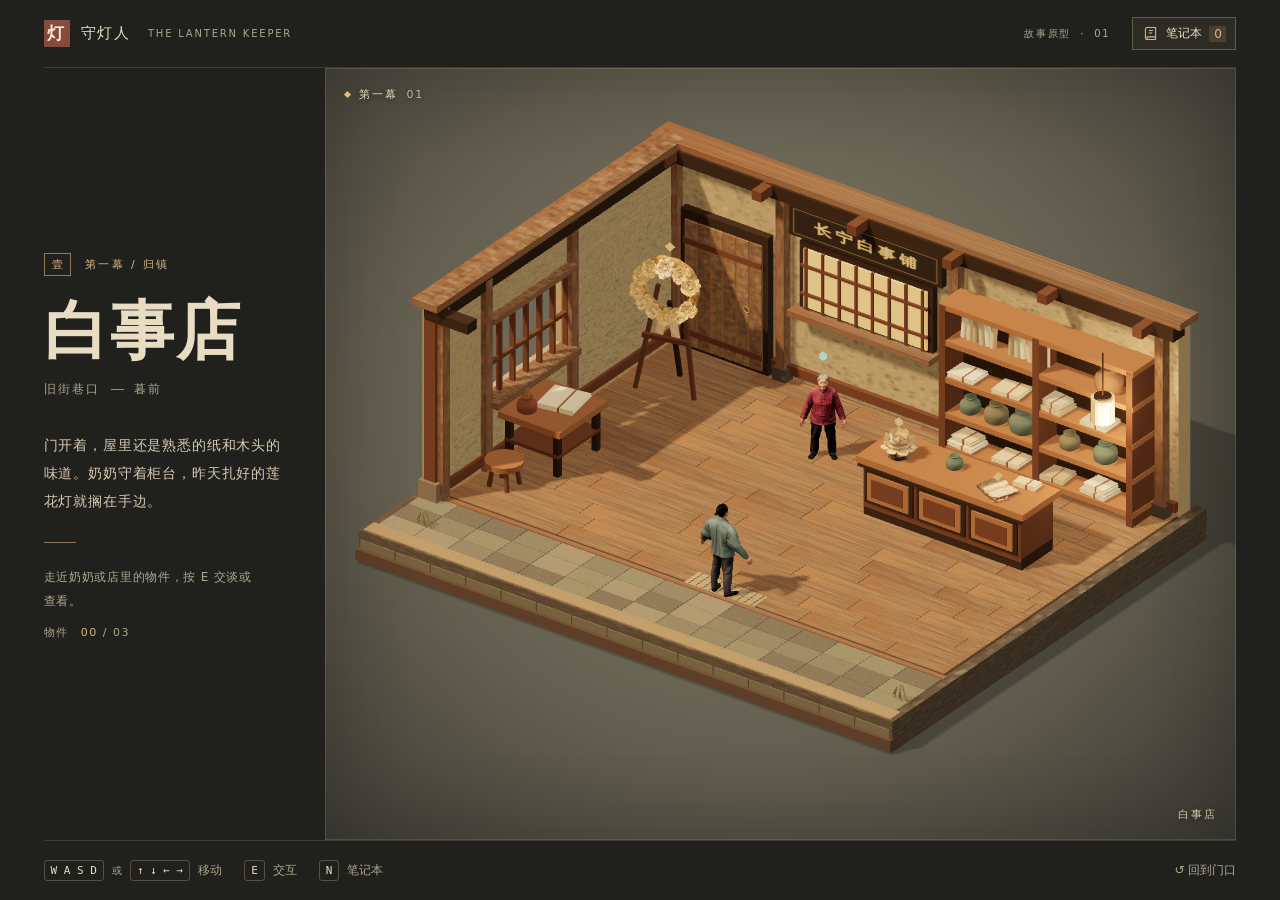
==== game/index.html @ 36a2cf74 "261111: Explore" ====
<!doctype html>
<html lang="zh-CN">
<head>
  <meta charset="utf-8">
  <meta name="viewport" content="width=device-width, initial-scale=1">
  <meta name="theme-color" content="#21221e">
  <title>守灯人</title>
  <link rel="icon" href="./lantern.svg" type="image/svg+xml">
  <link rel="stylesheet" href="./style.css">
  <script type="importmap">
    { "imports": { "three": "./vendor/three/build/three.module.min.js" } }
  </script>
  <script type="module" src="./src/main.js"></script>
</head>
<body>
  <div class="shell">
    <header class="masthead">
      <div class="wordmark"><span class="seal" aria-hidden="true">灯</span> 守灯人 <span class="translation">THE LANTERN KEEPER</span></div>
      <div class="masthead-actions">
        <span class="edition">故事原型 <span>·</span> 01</span>
        <button type="button" class="notebook-button" id="open-notebook" aria-haspopup="dialog" aria-keyshortcuts="N" title="打开笔记本 (N)">
          <svg viewBox="0 0 20 20" width="17" height="17" fill="none" stroke="currentColor" stroke-width="1.25" aria-hidden="true">
            <path d="M6 3h10v14H6a2 2 0 0 1-2-2V5a2 2 0 0 1 2-2Zm0 14v-3h10M8 6.5h5m-5 3h4"/>
          </svg>
          笔记本 <span id="notebook-count" aria-hidden="true">0</span>
        </button>
      </div>
    </header>
    <main>
      <section class="chapter" aria-labelledby="chapter-title">
        <p class="eyebrow"><span>壹</span> 第一幕 / <b id="chapter-name"></b></p>
        <h1 id="chapter-title"></h1>
        <p class="scene-time"><b id="scene-place"></b><span></span><b id="scene-time"></b></p>
        <p class="intro" id="scene-intro"></p>
        <div class="rule"></div>
        <p class="hint" id="guide"></p>
        <p class="progress">物件 <strong id="count">00</strong> / <span id="object-total"></span></p>
      </section>
      <section class="stage" id="stage" aria-labelledby="chapter-title" aria-describedby="guide">
        <div class="stage-label"><i></i> 第一幕 <b>01</b></div>
        <div class="stage-place" id="stage-place"></div>
        <p id="loading" role="status">正在点亮店里的灯……</p>
        <button type="button" class="inspect" id="inspect" hidden><kbd>E</kbd><span></span></button>
        <div class="dpad" id="dpad" aria-label="移动角色">
          <button type="button" data-move="ArrowUp" aria-label="向上">↑</button>
          <button type="button" data-move="ArrowLeft" aria-label="向左">←</button>
          <button type="button" data-move="ArrowDown" aria-label="向下">↓</button>
          <button type="button" data-move="ArrowRight" aria-label="向右">→</button>
        </div>
      </section>
    </main>
    <footer class="controls" aria-label="操作说明">
      <div><kbd>W A S D</kbd><span class="or">或</span><kbd>↑ ↓ ← →</kbd><span>移动</span></div>
      <div><kbd>E</kbd><span>交互</span></div>
      <div><kbd>N</kbd><span>笔记本</span></div>
      <button type="button" id="reset" disabled>↺ <span>回到门口</span></button>
    </footer>
  </div>
  <dialog id="journal" class="folio" aria-labelledby="notebook-title">
    <header class="folio-header">
      <div class="folio-brand"><span aria-hidden="true">记</span> 店内见闻</div>
      <button type="button" class="folio-back" id="notebook-back" hidden>← 返回笔记本</button>
      <form method="dialog"><button type="submit" class="folio-close" aria-label="关闭" title="关闭 (Esc)">×</button></form>
    </header>
    <section id="entry-detail" class="entry-detail" hidden>
      <article class="item-copy">
        <p class="eyebrow" id="entry-kind"></p>
        <h2 id="entry-title" tabindex="-1"></h2>
        <p id="entry-description" class="item-description"></p>
        <dl class="item-facts" id="entry-facts">
          <div><dt id="entry-fact-label"></dt><dd id="entry-fact"></dd></div>
        </dl>
        <div class="item-memory" id="entry-memory">
          <p class="eyebrow" id="entry-memory-label"></p>
          <div class="memory-text" id="entry-sections"></div>
        </div>
      </article>
      <figure class="item-display" id="item-display" aria-labelledby="model-title">
        <div class="display-heading"><span id="model-title">物件模型</span><span aria-hidden="true">3D</span></div>
        <div class="model-view" id="model-view">
          <p id="model-error" role="status" hidden>模型暂时无法显示。</p>
        </div>
        <figcaption class="display-footer">
          <span id="model-hint">拖动旋转 · 滚轮缩放</span>
          <div class="model-controls" id="model-controls">
            <button type="button" data-turn="-1" aria-label="向左旋转" title="向左旋转">↶</button>
            <button type="button" data-turn="0" aria-label="复位视角" title="复位视角">⌾</button>
            <button type="button" data-turn="1" aria-label="向右旋转" title="向右旋转">↷</button>
          </div>
        </figcaption>
      </figure>
    </section>
    <section id="notebook" class="notebook" hidden>
      <h2 id="notebook-title" tabindex="-1">笔记本</h2>
      <nav class="notebook-tabs" id="notebook-tabs" aria-label="笔记本分类">
        <button type="button" data-category="characters" aria-pressed="true" aria-controls="notebook-list">人物 <span></span></button>
        <button type="button" data-category="stories" aria-pressed="false" aria-controls="notebook-list">故事 <span></span></button>
        <button type="button" data-category="objects" aria-pressed="false" aria-controls="notebook-list">物件 <span></span></button>
      </nav>
      <p id="notebook-empty" class="notebook-empty"></p>
      <ul class="notebook-list" id="notebook-list"></ul>
    </section>
  </dialog>
  <dialog id="conversation" class="folio conversation" aria-label="对话">
    <header class="folio-header">
      <div class="folio-brand"><span aria-hidden="true">谈</span> 交谈</div>
      <form method="dialog"><button type="submit" class="folio-close" aria-label="退出对话" title="退出对话 (Esc)">×</button></form>
    </header>
    <div class="conversation-body" aria-live="polite" aria-atomic="true">
      <p class="eyebrow" id="conversation-speaker"></p>
      <p class="conversation-line" id="conversation-line"></p>
    </div>
    <footer class="conversation-actions">
      <span id="conversation-count"></span>
      <button type="button" id="conversation-next"></button>
    </footer>
  </dialog>
</body>
</html>
---- game/style.css ----
:root {
  color-scheme: dark;
  font-family: "Microsoft YaHei", "PingFang SC", system-ui, sans-serif;
  background: #20211d;
  color: #e8ddc3;
  --muted: #ada591;
  --gold: #d8b784;
  --line: #b8a88e32;
  --serif: "Songti SC", "Noto Serif CJK SC", "SimSun", serif;
}

* { box-sizing: border-box; }
body { margin: 0; min-width: 300px; }
button { font: inherit; color: inherit; cursor: pointer; }
button:focus-visible { outline: 2px solid var(--gold); outline-offset: 3px; }
button:disabled { cursor: default; opacity: .45; }
[hidden] { display: none !important; }

.shell {
  width: min(100%, 1760px);
  min-height: 100svh;
  display: flex;
  flex-direction: column;
  margin: auto;
  padding: 0 clamp(18px, 3.4vw, 58px);
}

.masthead, .controls {
  display: flex;
  align-items: center;
  min-height: 67px;
  gap: 22px;
}

.masthead { justify-content: space-between; }
.masthead-actions { display: flex; align-items: center; gap: 22px; }
.wordmark { display: flex; align-items: center; gap: 11px; letter-spacing: .12em; font-size: 15px; }
.seal { display: grid; place-items: center; width: 26px; height: 27px; background: #854b3d; color: #f4e8ce; font: bold 17px var(--serif); }
.translation, .edition { color: var(--muted); font-size: 10px; letter-spacing: .18em; }
.translation { margin-left: 6px; }
.edition span { color: var(--gold); margin: 0 4px; }
.notebook-button {
  display: flex;
  align-items: center;
  gap: 7px;
  padding: 7px 9px;
  border: 1px solid #b4a48165;
  background: #2c2c25;
  font-size: 12px;
  white-space: nowrap;
}
.notebook-button:hover { border-color: var(--gold); background: #35342b; }
.notebook-button svg { color: var(--gold); }
.notebook-button span { min-width: 17px; padding: 1px 4px; color: var(--gold); background: #4b4030; text-align: center; }

main {
  flex: 1;
  display: grid;
  grid-template-columns: clamp(220px, 22vw, 335px) minmax(0, 1fr);
  grid-template-rows: minmax(530px, 1fr);
  border-block: 1px solid var(--line);
}

.chapter {
  align-self: center;
  padding: 26px clamp(18px, 2.8vw, 48px) 26px 0;
}

.eyebrow {
  margin: 0;
  color: var(--gold);
  font-size: 11px;
  letter-spacing: .22em;
}
.chapter .eyebrow span { border: 1px solid #997750; padding: 4px 5px 4px 7px; margin-right: 8px; }
.chapter b { font-weight: inherit; }
h1 { font: 600 clamp(47px, 5vw, 82px)/1.15 var(--serif); letter-spacing: .035em; margin: 23px 0 10px; }
.scene-time { display: flex; gap: 10px; align-items: center; color: var(--muted); font-size: 12px; letter-spacing: .19em; }
.scene-time span { width: 13px; height: 1px; background: #ab8866; }
.intro, .hint { max-width: 18em; color: #d5c9b3; font-size: 14px; line-height: 2; letter-spacing: .06em; }
.intro { margin: 33px 0 27px; }
.rule { width: 32px; height: 1px; background: #8b7357; }
.hint { color: var(--muted); margin: 22px 0 12px; font-size: 12px; }
.progress { font-size: 11px; color: var(--muted); letter-spacing: .14em; }
.progress strong { color: var(--gold); margin-left: 7px; font-variant-numeric: tabular-nums; font-weight: 500; }

.stage {
  overflow: hidden;
  position: relative;
  isolation: isolate;
  background: radial-gradient(ellipse at 48% 45%, #85816b 0, #625d4e 58%, #383832 100%);
}
.stage::after {
  content: "";
  position: absolute;
  z-index: 1;
  inset: 0;
  border: 1px solid #e3c58f20;
  box-shadow: inset 0 0 80px #1f1d1a50;
  pointer-events: none;
}
.stage canvas { display: block; width: 100%; height: 100%; position: absolute; inset: 0; }
.stage-label, .stage-place {
  position: absolute;
  z-index: 2;
  color: #f1e3c3;
  font-size: 11px;
  letter-spacing: .16em;
  text-shadow: 0 1px 4px #1b1b16;
}
.stage-label { top: 19px; left: 20px; display: flex; gap: 9px; align-items: center; }
.stage-label i { width: 5px; height: 5px; background: #e7b979; transform: rotate(45deg); }
.stage-label b { font-weight: 400; opacity: .72; }
.stage-place { bottom: 18px; right: 20px; opacity: .86; }
#loading { position: absolute; inset: 45% 12px auto; margin: 0; text-align: center; }
.inspect { position: absolute; z-index: 2; left: 50%; bottom: 16px; transform: translateX(-50%); background: #23241eea; border: 1px solid #ddbc80a0; border-radius: 3px; padding: 8px 13px; display: flex; align-items: center; gap: 8px; white-space: nowrap; font-size: 13px; }
.inspect:hover { background: #37382d; }
kbd { border: 1px solid #a9987c65; border-radius: 3px; padding: 3px 6px; color: #eadbbf; font: 11px ui-monospace, monospace; white-space: nowrap; }

.controls { color: var(--muted); font-size: 12px; min-height: 59px; }
.controls div { display: flex; gap: 8px; align-items: center; }
.controls .or { font-size: 10px; }
.controls button { margin-left: auto; padding: 7px 0 7px 7px; background: none; border: 0; }
.controls button:hover { color: var(--gold); }

.dpad { display: none; }
.folio {
  --paper: #f1e6cf;
  --paper-line: #92765050;
  width: min(540px, calc(100% - 36px));
  max-height: calc(100dvh - 36px);
  padding: 0;
  overflow: auto;
  color-scheme: light;
  background: var(--paper);
  color: #302a21;
  border: 1px solid #937955;
  box-shadow: 0 18px 70px #15130faa;
}
.folio--model { width: min(995px, calc(100% - 36px)); }
.folio::backdrop { background: #1a1a14a0; }
.folio-header {
  position: sticky;
  top: 0;
  z-index: 1;
  display: flex;
  gap: 12px;
  align-items: center;
  min-height: 61px;
  padding: 8px clamp(15px, 3vw, 30px);
  border-bottom: 1px solid var(--paper-line);
  background: var(--paper);
}
.folio-brand { display: flex; gap: 9px; align-items: center; color: #674d36; letter-spacing: .10em; font-size: 12px; }
.folio-brand span { display: grid; place-items: center; width: 24px; height: 24px; background: #854b3d; color: #f6e7ce; font: bold 15px var(--serif); }
.folio-header form { margin: 0 0 0 auto; }
.folio-header:has(.folio-back:not([hidden])) form { margin-left: 0; }
.folio-close, .folio-back { border: 1px solid var(--paper-line); background: transparent; }
.folio-close { width: 34px; height: 34px; font: 24px/1 sans-serif; }
.folio-back { margin-left: auto; padding: 7px 9px; font-size: 12px; }
.folio-close:hover, .folio-back:hover { background: #e3d5b9; }
.folio button:focus-visible { outline-color: #826341; }
.folio .eyebrow { color: #855936; }
.folio h2 { margin: 10px 0 16px; font: 600 clamp(28px, 4.3vw, 48px)/1.12 var(--serif); }
.folio h2:focus { outline: none; }

.entry-detail { padding: clamp(19px, 3vw, 30px); }
.folio--model .entry-detail {
  display: grid;
  grid-template-columns: minmax(0, 0.88fr) minmax(0, 1.12fr);
  gap: clamp(18px, 3vw, 34px);
}
.item-copy { align-self: center; }
.item-description, .memory-text { margin: 0; font-size: 14px; line-height: 1.9; }
.memory-text p { margin: 0; }
.memory-text p + p { margin-top: .85em; }
.item-description { color: #554737; }
.item-facts { display: grid; gap: 8px; margin: 19px 0; padding-block: 13px; border-block: 1px solid var(--paper-line); }
.item-facts div { display: grid; grid-template-columns: 3.6em 1fr; gap: 10px; align-items: baseline; }
.item-facts dt { color: #795c41; font-size: 12px; }
.item-facts dd { margin: 0; font-size: 13px; }
.item-memory { border-left: 2px solid #ab7554; padding-left: 13px; }
.item-memory .eyebrow { margin-bottom: 5px; }

.item-display {
  display: grid;
  grid-template-rows: auto minmax(305px, 1fr) auto;
  min-width: 0;
  margin: 0;
  border: 1px solid #75634c;
  background: radial-gradient(ellipse at 50% 39%, #71695a 0%, #48463b 54%, #282a25 100%);
  color: #f0e2c8;
}
.display-heading, .display-footer {
  display: flex;
  justify-content: space-between;
  align-items: center;
  gap: 7px;
  padding: 11px 13px;
  border-color: #d7bd8b42;
  font-size: 11px;
  letter-spacing: .13em;
}
.display-heading { border-bottom: 1px solid #d7bd8b42; }
.display-heading span:last-child { color: #dfc298; }
.display-footer { border-top: 1px solid #d7bd8b42; }
.model-view { position: relative; }
.model-view canvas { position: absolute; inset: 0; width: 100%; height: 100%; display: block; cursor: grab; touch-action: none; }
.model-view canvas:active { cursor: grabbing; }
.model-view canvas:focus-visible { outline: 1px solid #ebcb92; outline-offset: -3px; }
#model-error { position: absolute; inset: 44% 12px auto; margin: 0; text-align: center; font-size: 13px; }
.model-controls { display: flex; gap: 5px; }
.model-controls button { width: 30px; height: 27px; padding: 0; border: 1px solid #d7bd8b80; background: #24251e8a; font-size: 16px; }
.model-controls button:hover { background: #75644b; }
.model-controls button:focus-visible { outline-color: #ebcb92; }

.notebook { padding: 20px clamp(16px, 4vw, 32px) 26px; }
.notebook h2 { margin-top: 0; font-size: 39px; }
.notebook-tabs { display: grid; grid-template-columns: repeat(3, 1fr); gap: 6px; margin-bottom: 16px; }
.notebook-tabs button {
  display: flex;
  justify-content: space-between;
  align-items: center;
  gap: 6px;
  min-width: 0;
  padding: 9px clamp(7px, 2vw, 13px);
  border: 1px solid var(--paper-line);
  background: transparent;
  color: #654a34;
  font-size: 13px;
}
.notebook-tabs button:hover { background: #e6d8bb; }
.notebook-tabs button[aria-pressed="true"] { color: #fff1d8; background: #704b3d; border-color: #704b3d; }
.notebook-tabs span { font-size: 11px; font-variant-numeric: tabular-nums; }
.notebook-empty { margin: 0; padding: 14px; border: 1px dashed var(--paper-line); color: #644f3a; font-size: 14px; line-height: 1.8; }
.notebook-list { list-style: none; margin: 0; padding: 0; border-top: 1px solid var(--paper-line); }
.notebook-list:empty { border: 0; }
.notebook-list button {
  display: grid;
  grid-template-columns: minmax(0, 1fr) 14px;
  align-items: center;
  width: 100%;
  gap: 10px;
  text-align: left;
  padding: 13px 6px;
  border: 0;
  border-bottom: 1px solid var(--paper-line);
  background: transparent;
}
.notebook-list button:hover { background: #e6d8bb; }
.entry-subtitle { color: #7b5739; font-size: 11px; }
.entry-title { display: block; margin-bottom: 3px; font: 600 20px/1.1 var(--serif); }

.folio.conversation {
  --conversation-bottom: clamp(18px, 7dvh, 68px);
  inset-block: auto var(--conversation-bottom);
  margin-block: 0;
  width: min(580px, calc(100% - 36px));
  max-height: calc(100dvh - var(--conversation-bottom) - 12px);
}
.conversation::backdrop { background: #1a1a1466; }
.conversation .folio-header { min-height: 48px; }
.conversation-body { padding: 19px clamp(15px, 3vw, 30px) 12px; }
.conversation-body .eyebrow { font-size: 13px; font-weight: 600; }
.conversation-line { margin: 8px 0 0; font: 500 clamp(17px, 2.8vw, 21px)/1.75 var(--serif); }
.conversation-actions {
  display: flex;
  justify-content: space-between;
  align-items: center;
  gap: 12px;
  padding: 4px clamp(15px, 3vw, 30px) 16px;
  color: #795c41;
  font-size: 12px;
  font-variant-numeric: tabular-nums;
}
.conversation-actions button { border: 1px solid #704b3d; padding: 7px 14px; background: #704b3d; color: #fff1d8; font-size: 13px; }
.conversation-actions button:hover { background: #593a2d; }

@media (max-width: 780px) {
  .shell { padding-inline: 14px; }
  .masthead { min-height: 51px; }
  .masthead-actions { gap: 10px; }
  main { grid-template-columns: 1fr; grid-template-rows: auto minmax(390px, 56svh); }
  .chapter { padding: 19px 0 15px; display: grid; grid-template-columns: auto 1fr; column-gap: 17px; align-items: center; }
  .chapter .eyebrow { grid-column: 1 / -1; }
  h1 { font-size: 42px; margin: 12px 0 0; }
  .intro { margin: 12px 0 0; grid-column: 1 / -1; max-width: 34em; font-size: 12px; line-height: 1.7; }
  .hint, .rule { display: none; }
  .progress { grid-column: 1 / -1; margin: 9px 0 0; }
  .controls { min-height: 49px; gap: 12px; font-size: 11px; flex-wrap: wrap; }
}
@media (max-width: 660px) {
  .edition { display: none; }
  .folio { width: calc(100% - 22px); max-height: calc(100dvh - 22px); }
  .folio-header { min-height: 49px; }
  .folio--model .entry-detail { grid-template-columns: 1fr; }
  .item-display { grid-template-rows: auto minmax(230px, 34dvh) auto; }
  .item-facts { margin-block: 13px; padding-block: 9px; }
}
@media (max-width: 400px) {
  .translation, .controls .or, .controls .or + kbd { display: none; }
}
@media (pointer: coarse) {
  .dpad { position: absolute; z-index: 2; left: 12px; bottom: 12px; display: grid; grid-template-columns: repeat(3, 37px); gap: 4px; touch-action: none; user-select: none; }
  .dpad button { height: 37px; background: #23241edc; border: 1px solid #c4ad8277; border-radius: 4px; }
  .dpad button:first-child { grid-column: 2; }
  .dpad button:nth-child(2) { grid-column: 1; }
  .dpad button:active { background: #76654b; }
  .inspect { bottom: 59px; left: auto; right: 12px; transform: none; }
  .inspect kbd { display: none; }
}
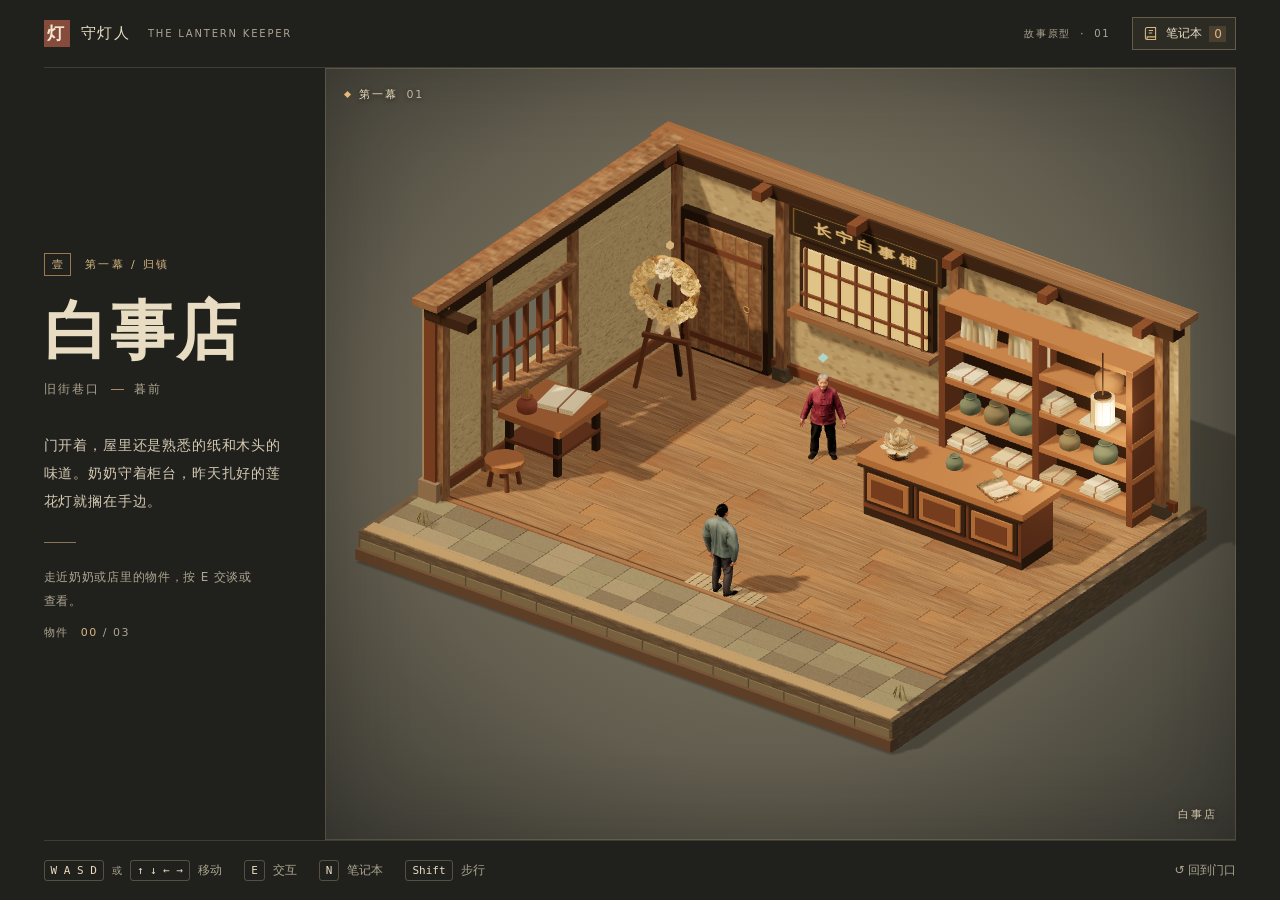
==== commit afcbd88a: "261116: Walk&Run" ====
--- a/game/index.html
+++ b/game/index.html
@@ -53,6 +53,7 @@
       <div><kbd>W A S D</kbd><span class="or">或</span><kbd>↑ ↓ ← →</kbd><span>移动</span></div>
       <div><kbd>E</kbd><span>交互</span></div>
       <div><kbd>N</kbd><span>笔记本</span></div>
+      <button type="button" id="movement-mode" aria-label="奔跑模式" aria-pressed="false" aria-keyshortcuts="Shift" disabled><kbd>Shift</kbd><span>步行</span></button>
       <button type="button" id="reset" disabled>↺ <span>回到门口</span></button>
     </footer>
   </div>
--- a/game/style.css
+++ b/game/style.css
@@ -120,7 +120,11 @@
 .controls { color: var(--muted); font-size: 12px; min-height: 59px; }
 .controls div { display: flex; gap: 8px; align-items: center; }
 .controls .or { font-size: 10px; }
-.controls button { margin-left: auto; padding: 7px 0 7px 7px; background: none; border: 0; }
+.controls button { padding: 7px 0; background: none; border: 0; }
+.controls #reset { margin-left: auto; padding-left: 7px; }
+.controls #movement-mode { display: flex; gap: 8px; align-items: center; }
+.controls #movement-mode[aria-pressed="true"] { color: var(--gold); }
+.controls #movement-mode[aria-pressed="true"] kbd { border-color: var(--gold); }
 .controls button:hover { color: var(--gold); }
 
 .dpad { display: none; }
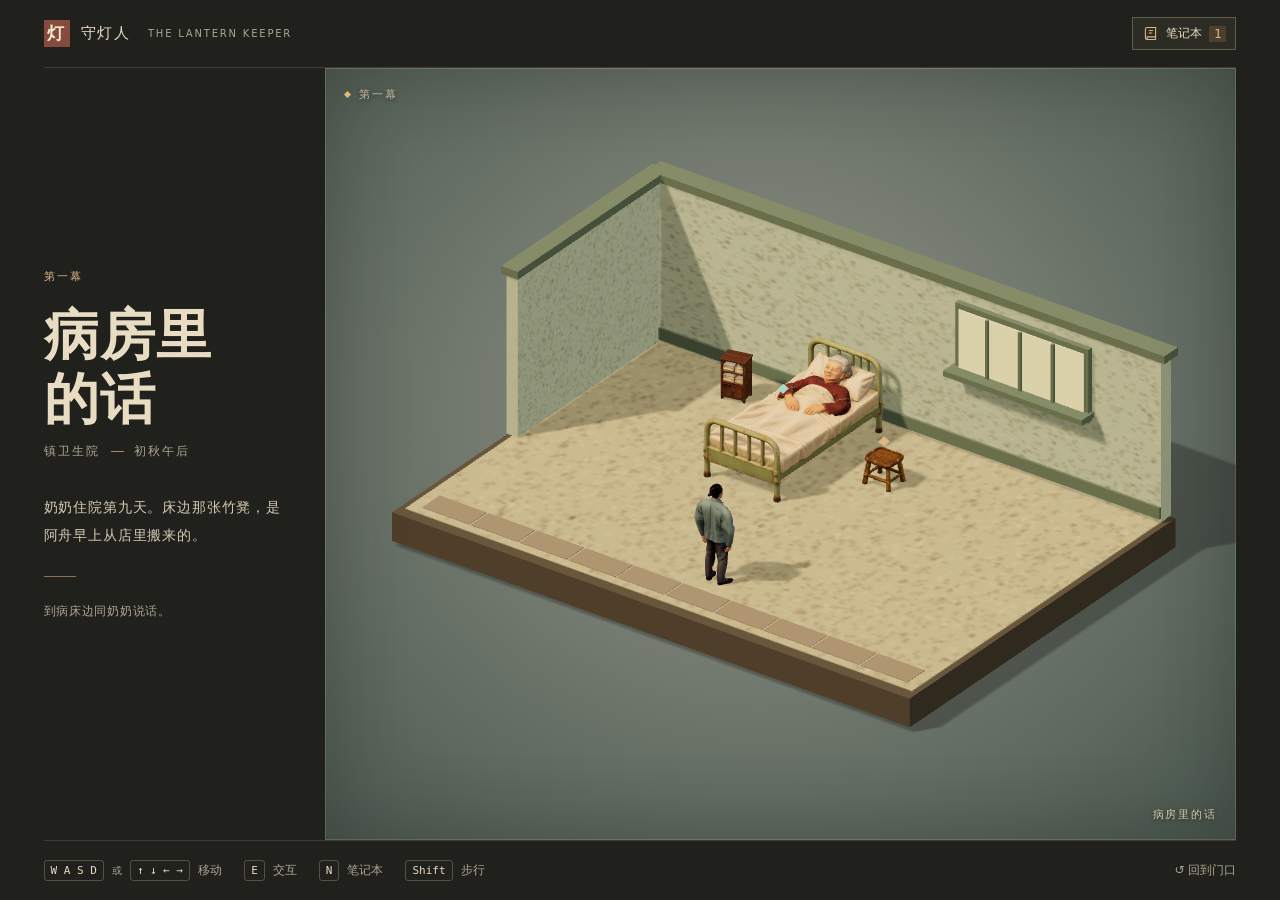
==== commit e7a0c860: "261119: Final(?)" ====
--- a/game/index.html
+++ b/game/index.html
@@ -17,7 +17,6 @@
     <header class="masthead">
       <div class="wordmark"><span class="seal" aria-hidden="true">灯</span> 守灯人 <span class="translation">THE LANTERN KEEPER</span></div>
       <div class="masthead-actions">
-        <span class="edition">故事原型 <span>·</span> 01</span>
         <button type="button" class="notebook-button" id="open-notebook" aria-haspopup="dialog" aria-keyshortcuts="N" title="打开笔记本 (N)">
           <svg viewBox="0 0 20 20" width="17" height="17" fill="none" stroke="currentColor" stroke-width="1.25" aria-hidden="true">
             <path d="M6 3h10v14H6a2 2 0 0 1-2-2V5a2 2 0 0 1 2-2Zm0 14v-3h10M8 6.5h5m-5 3h4"/>
@@ -28,18 +27,23 @@
     </header>
     <main>
       <section class="chapter" aria-labelledby="chapter-title">
-        <p class="eyebrow"><span>壹</span> 第一幕 / <b id="chapter-name"></b></p>
+        <p class="eyebrow" id="chapter-name"></p>
         <h1 id="chapter-title"></h1>
         <p class="scene-time"><b id="scene-place"></b><span></span><b id="scene-time"></b></p>
         <p class="intro" id="scene-intro"></p>
         <div class="rule"></div>
         <p class="hint" id="guide"></p>
-        <p class="progress">物件 <strong id="count">00</strong> / <span id="object-total"></span></p>
+        <div class="chapter-actions">
+          <button type="button" id="chapter-next" class="chapter-next" hidden></button>
+          <button type="button" id="chapter-skip" class="chapter-skip" hidden>跳过选项</button>
+        </div>
       </section>
       <section class="stage" id="stage" aria-labelledby="chapter-title" aria-describedby="guide">
-        <div class="stage-label"><i></i> 第一幕 <b>01</b></div>
+        <div class="stage-label"><i></i><b id="stage-chapter"></b></div>
         <div class="stage-place" id="stage-place"></div>
-        <p id="loading" role="status">正在点亮店里的灯……</p>
+        <p id="loading" role="status">正在载入……</p>
+        <p id="scene-notice" class="scene-notice" role="status" hidden></p>
+        <div class="scene-curtain" id="scene-curtain" aria-hidden="true"></div>
         <button type="button" class="inspect" id="inspect" hidden><kbd>E</kbd><span></span></button>
         <div class="dpad" id="dpad" aria-label="移动角色">
           <button type="button" data-move="ArrowUp" aria-label="向上">↑</button>
@@ -59,7 +63,8 @@
   </div>
   <dialog id="journal" class="folio" aria-labelledby="notebook-title">
     <header class="folio-header">
-      <div class="folio-brand"><span aria-hidden="true">记</span> 店内见闻</div>
+      <div class="folio-brand"><span aria-hidden="true">记</span> 见闻</div>
+      <button type="button" class="folio-back" id="journal-skip" hidden>跳过选项</button>
       <button type="button" class="folio-back" id="notebook-back" hidden>← 返回笔记本</button>
       <form method="dialog"><button type="submit" class="folio-close" aria-label="关闭" title="关闭 (Esc)">×</button></form>
     </header>
@@ -116,5 +121,26 @@
       <button type="button" id="conversation-next"></button>
     </footer>
   </dialog>
+  <dialog id="activity" class="folio activity" aria-labelledby="activity-title">
+    <header class="folio-header">
+      <div class="folio-brand"><span aria-hidden="true">灯</span><span id="activity-kind"></span></div>
+      <button type="button" class="folio-back" id="activity-skip" hidden>跳过选项</button>
+      <form method="dialog"><button type="submit" class="folio-close" aria-label="关闭" title="关闭 (Esc)">×</button></form>
+    </header>
+    <div class="activity-body">
+      <div class="activity-copy">
+        <h2 id="activity-title" tabindex="-1"></h2>
+        <p id="activity-description"></p>
+        <p id="activity-feedback" class="activity-feedback" role="status" hidden></p>
+      </div>
+      <div id="activity-model" class="model-view activity-model" hidden></div>
+      <section id="activity-puzzle" class="puzzle" hidden></section>
+      <label id="activity-drag" class="activity-drag" hidden>
+        <span id="activity-drag-label"></span>
+        <input type="range" id="activity-drag-range" min="0" max="100" value="0">
+      </label>
+      <div class="activity-options" id="activity-options"></div>
+    </div>
+  </dialog>
 </body>
 </html>
--- a/game/style.css
+++ b/game/style.css
@@ -36,9 +36,8 @@
 .masthead-actions { display: flex; align-items: center; gap: 22px; }
 .wordmark { display: flex; align-items: center; gap: 11px; letter-spacing: .12em; font-size: 15px; }
 .seal { display: grid; place-items: center; width: 26px; height: 27px; background: #854b3d; color: #f4e8ce; font: bold 17px var(--serif); }
-.translation, .edition { color: var(--muted); font-size: 10px; letter-spacing: .18em; }
+.translation { color: var(--muted); font-size: 10px; letter-spacing: .18em; }
 .translation { margin-left: 6px; }
-.edition span { color: var(--gold); margin: 0 4px; }
 .notebook-button {
   display: flex;
   align-items: center;
@@ -72,23 +71,26 @@
   font-size: 11px;
   letter-spacing: .22em;
 }
-.chapter .eyebrow span { border: 1px solid #997750; padding: 4px 5px 4px 7px; margin-right: 8px; }
 .chapter b { font-weight: inherit; }
-h1 { font: 600 clamp(47px, 5vw, 82px)/1.15 var(--serif); letter-spacing: .035em; margin: 23px 0 10px; }
+h1 { font: 600 clamp(38px, 4.3vw, 69px)/1.16 var(--serif); letter-spacing: .025em; margin: 20px 0 10px; text-wrap: balance; }
 .scene-time { display: flex; gap: 10px; align-items: center; color: var(--muted); font-size: 12px; letter-spacing: .19em; }
 .scene-time span { width: 13px; height: 1px; background: #ab8866; }
 .intro, .hint { max-width: 18em; color: #d5c9b3; font-size: 14px; line-height: 2; letter-spacing: .06em; }
 .intro { margin: 33px 0 27px; }
 .rule { width: 32px; height: 1px; background: #8b7357; }
 .hint { color: var(--muted); margin: 22px 0 12px; font-size: 12px; }
-.progress { font-size: 11px; color: var(--muted); letter-spacing: .14em; }
-.progress strong { color: var(--gold); margin-left: 7px; font-variant-numeric: tabular-nums; font-weight: 500; }
+.chapter-actions { display: flex; flex-wrap: wrap; gap: 8px; margin-top: 16px; }
+.chapter-actions:has(> :not([hidden])) { min-height: 37px; }
+.chapter-next, .chapter-skip { border: 1px solid #c9aa767d; padding: 8px 11px; font-size: 12px; }
+.chapter-next { background: #69553c; color: #fff1d3; }
+.chapter-skip { background: transparent; color: var(--muted); }
+.chapter-next:hover, .chapter-skip:hover { background: #7d6548; color: #fff1d3; }
 
 .stage {
   overflow: hidden;
   position: relative;
   isolation: isolate;
-  background: radial-gradient(ellipse at 48% 45%, #85816b 0, #625d4e 58%, #383832 100%);
+  background: radial-gradient(ellipse at 48% 45%, var(--scene-inner, #85816b), var(--scene-outer, #383832));
 }
 .stage::after {
   content: "";
@@ -112,6 +114,26 @@
 .stage-label i { width: 5px; height: 5px; background: #e7b979; transform: rotate(45deg); }
 .stage-label b { font-weight: 400; opacity: .72; }
 .stage-place { bottom: 18px; right: 20px; opacity: .86; }
+.scene-notice {
+  position: absolute;
+  z-index: 3;
+  top: 45px;
+  left: 50%;
+  width: max-content;
+  max-width: calc(100% - 36px);
+  transform: translateX(-50%);
+  margin: 0;
+  padding: 7px 12px;
+  border: 1px solid #d4b17f69;
+  background: #312a21e6;
+  color: #f6e4bf;
+  font-size: 12px;
+  text-align: center;
+}
+.scene-curtain { position: absolute; z-index: 4; inset: 0; opacity: 0; background: #221f1a; pointer-events: none; }
+.scene-curtain--active { animation: curtain-in 690ms ease-out; }
+@keyframes curtain-in { from { opacity: 1; } to { opacity: 0; } }
+@media (prefers-reduced-motion: reduce) { .scene-curtain--active { animation: none; } }
 #loading { position: absolute; inset: 45% 12px auto; margin: 0; text-align: center; }
 .inspect { position: absolute; z-index: 2; left: 50%; bottom: 16px; transform: translateX(-50%); background: #23241eea; border: 1px solid #ddbc80a0; border-radius: 3px; padding: 8px 13px; display: flex; align-items: center; gap: 8px; white-space: nowrap; font-size: 13px; }
 .inspect:hover { background: #37382d; }
@@ -156,7 +178,7 @@
   background: var(--paper);
 }
 .folio-brand { display: flex; gap: 9px; align-items: center; color: #674d36; letter-spacing: .10em; font-size: 12px; }
-.folio-brand span { display: grid; place-items: center; width: 24px; height: 24px; background: #854b3d; color: #f6e7ce; font: bold 15px var(--serif); }
+.folio-brand span[aria-hidden] { display: grid; place-items: center; width: 24px; height: 24px; background: #854b3d; color: #f6e7ce; font: bold 15px var(--serif); }
 .folio-header form { margin: 0 0 0 auto; }
 .folio-header:has(.folio-back:not([hidden])) form { margin-left: 0; }
 .folio-close, .folio-back { border: 1px solid var(--paper-line); background: transparent; }
@@ -280,6 +302,126 @@
 .conversation-actions button { border: 1px solid #704b3d; padding: 7px 14px; background: #704b3d; color: #fff1d8; font-size: 13px; }
 .conversation-actions button:hover { background: #593a2d; }
 
+.folio.activity { width: min(670px, calc(100% - 30px)); }
+.activity::backdrop { background: #1a1a1457; }
+.activity-body { display: grid; gap: 13px; padding: 18px clamp(14px, 3vw, 28px) 24px; }
+.activity-copy h2 { margin: 2px 0 9px; font-size: clamp(24px, 4vw, 39px); }
+.activity-copy p { margin: 0; color: #554737; font-size: 14px; line-height: 1.75; }
+.activity-copy .activity-feedback {
+  margin-top: 10px;
+  padding: 7px 10px;
+  border-left: 2px solid #9c7153;
+  background: #e7d8ba;
+}
+.activity-model {
+  min-height: clamp(117px, 25vh, 215px);
+  border: 1px solid #ad9875;
+  border-radius: 2px;
+  background: radial-gradient(ellipse, #887b62, #4a493d);
+}
+.activity-drag { display: flex; flex-direction: column; gap: 5px; color: #583f2d; font-size: 13px; }
+.activity-drag input { width: 100%; accent-color: #854b3d; }
+.activity-options { display: grid; gap: 7px; }
+.activity-options button {
+  min-height: 42px;
+  padding: 10px 12px;
+  border: 1px solid #bda785;
+  background: #f4e8cb;
+  color: #4f3b2d;
+  text-align: left;
+}
+.activity-options button:hover:enabled { border-color: #976d51; background: #e7d4b2; }
+.activity-options button:only-child:enabled { background: #704b3d; color: #fff1d8; }
+.activity-options small { display: block; margin-top: 3px; font-size: 12px; color: #79614c; }
+.activity-options--photos { grid-template-columns: repeat(3, minmax(0, 1fr)); }
+.activity-options--photos button { display: grid; align-content: start; gap: 7px; padding: 6px; font-size: 12px; }
+.activity-options img { width: 100%; aspect-ratio: 3 / 2; object-fit: cover; display: block; }
+
+.folio.activity--puzzle { width: min(1030px, calc(100% - 24px)); }
+.activity--puzzle .activity-body { gap: 12px; padding-bottom: 18px; }
+.activity--puzzle .activity-copy h2 { font-size: clamp(25px, 3.8vw, 35px); }
+.puzzle { min-width: 0; }
+.puzzle-workspace { display: grid; gap: 12px; }
+.puzzle-workspace:has(.puzzle-observation) { grid-template-columns: minmax(0, 1fr) 205px; }
+.puzzle-surface {
+  position: relative;
+  width: 100%;
+  min-width: 0;
+  min-height: 240px;
+  aspect-ratio: 1.65;
+  overflow: hidden;
+  background: #38372d;
+  border: 1px solid #a58b65;
+  border-radius: 5px;
+}
+.puzzle-surface canvas, .puzzle-observation-view canvas { position: absolute; inset: 0; display: block; width: 100%; height: 100%; touch-action: none; }
+.puzzle-surface canvas { cursor: grab; }
+.puzzle-surface canvas:active { cursor: grabbing; }
+.puzzle-surface canvas:focus-visible { outline: 2px solid #e4bd7e; outline-offset: -4px; }
+.puzzle-observation { min-width: 0; display: flex; flex-direction: column; gap: 8px; }
+.puzzle-observation-title { margin: 0; color: #6b5036; font-size: 12px; letter-spacing: .1em; }
+.puzzle-observation-view { flex: 1; position: relative; min-height: 150px; background: #38372d; border-radius: 5px; overflow: hidden; }
+.puzzle-observation-caption { margin: 0; font-size: 12px; line-height: 1.65; color: #72583d; }
+.puzzle-toolbar, .puzzle-tools, .puzzle-actions, .puzzle-utility { display: flex; flex-wrap: wrap; align-items: center; gap: 7px; }
+.puzzle-toolbar { justify-content: space-between; margin-top: 12px; }
+.puzzle-tools { flex: 1; }
+.puzzle button {
+  user-select: none;
+  min-height: 37px;
+  padding: 7px 11px;
+  border: 1px solid #b69b74;
+  border-radius: 4px;
+  background: #f6ead3;
+  color: #59412e;
+  font-size: 12px;
+}
+.puzzle button:hover:enabled { background: #e6d4b2; border-color: #997248; }
+.puzzle button[aria-pressed="true"] { background: #e0ccaa; border-color: #8c6944; }
+.puzzle button.puzzle-primary { background: #704b3d; border-color: #704b3d; color: #fff1d8; padding-inline: 18px; }
+.puzzle button.puzzle-primary:hover:enabled { background: #593a2d; }
+.puzzle-range { display: flex; align-items: center; flex-wrap: wrap; gap: 9px; color: #6b5036; font-size: 12px; }
+.puzzle-range input { width: min(180px, 42vw); accent-color: #854b3d; }
+.puzzle-status { min-height: 1.7em; margin: 11px 0 7px; color: #6f573d; font-size: 13px; line-height: 1.7; }
+.puzzle-utility { border-top: 1px solid var(--paper-line); padding-top: 8px; }
+.puzzle-utility button { min-height: 31px; border-color: transparent; background: transparent; padding: 4px 8px; color: #866244; }
+.puzzle-surface:has(.photo-board) { aspect-ratio: 1.5; min-height: 0; }
+.photo-board { position: absolute; inset: 0; touch-action: none; background: radial-gradient(ellipse at 45% 35%, #73604a, #42382d); }
+.photo-target { position: absolute; left: 4%; top: 4%; width: 60%; height: 60%; border: 1px dashed #d8c7a278; background: #e4d4b410; }
+.photo-frame { position: absolute; left: 73%; top: 6%; width: 22%; height: 22%; border: clamp(5px, 1vw, 10px) solid #92603a; background: #d8c5a0; box-shadow: 0 3px 12px #17140f66, inset 0 0 0 2px #513925; }
+.puzzle button.photo-piece, .puzzle button.photo-whole {
+  position: absolute;
+  width: 20%;
+  height: 30%;
+  min-height: 0;
+  padding: 0;
+  border: 1px solid #e8d9b8;
+  border-radius: 0;
+  background-color: #d8c5a0;
+  background-size: 300% 200%;
+  background-repeat: no-repeat;
+  box-shadow: 0 2px 8px #18140f70;
+  touch-action: none;
+  cursor: grab;
+}
+.puzzle button.photo-piece:disabled { opacity: 1; cursor: default; box-shadow: none; }
+.puzzle button.photo-whole { width: 60%; height: 60%; background-size: 100% 100%; }
+.puzzle button.photo-piece:active, .puzzle button.photo-whole:active { cursor: grabbing; }
+.puzzle button.photo-piece:hover:enabled, .puzzle button.photo-whole:hover:enabled { background-color: #d8c5a0; }
+.photo-references { display: flex; gap: 8px; }
+.photo-references img { display: block; width: 74px; aspect-ratio: 3 / 2; object-fit: cover; border: 3px solid #e7d9bc; }
+
+@media (max-width: 760px) {
+  .puzzle-workspace:has(.puzzle-observation) { grid-template-columns: minmax(0, 1fr); }
+  .puzzle-observation { display: grid; grid-template-columns: minmax(0, 1fr); }
+  .puzzle-observation-view { min-height: 130px; height: 150px; }
+  .puzzle-toolbar { align-items: flex-start; }
+  .puzzle-actions { margin-left: auto; }
+}
+@media (pointer: coarse) {
+  .puzzle button, .puzzle-utility button { min-height: 44px; }
+  .puzzle-range input { height: 36px; }
+}
+
 @media (max-width: 780px) {
   .shell { padding-inline: 14px; }
   .masthead { min-height: 51px; }
@@ -289,12 +431,13 @@
   .chapter .eyebrow { grid-column: 1 / -1; }
   h1 { font-size: 42px; margin: 12px 0 0; }
   .intro { margin: 12px 0 0; grid-column: 1 / -1; max-width: 34em; font-size: 12px; line-height: 1.7; }
-  .hint, .rule { display: none; }
-  .progress { grid-column: 1 / -1; margin: 9px 0 0; }
+  .rule { display: none; }
+  .hint { grid-column: 1 / -1; max-width: none; margin: 8px 0 0; }
+  .chapter-actions { grid-column: 1 / -1; margin-top: 8px; }
+  .chapter-actions:not(:has(> :not([hidden]))) { display: none; }
   .controls { min-height: 49px; gap: 12px; font-size: 11px; flex-wrap: wrap; }
 }
 @media (max-width: 660px) {
-  .edition { display: none; }
   .folio { width: calc(100% - 22px); max-height: calc(100dvh - 22px); }
   .folio-header { min-height: 49px; }
   .folio--model .entry-detail { grid-template-columns: 1fr; }
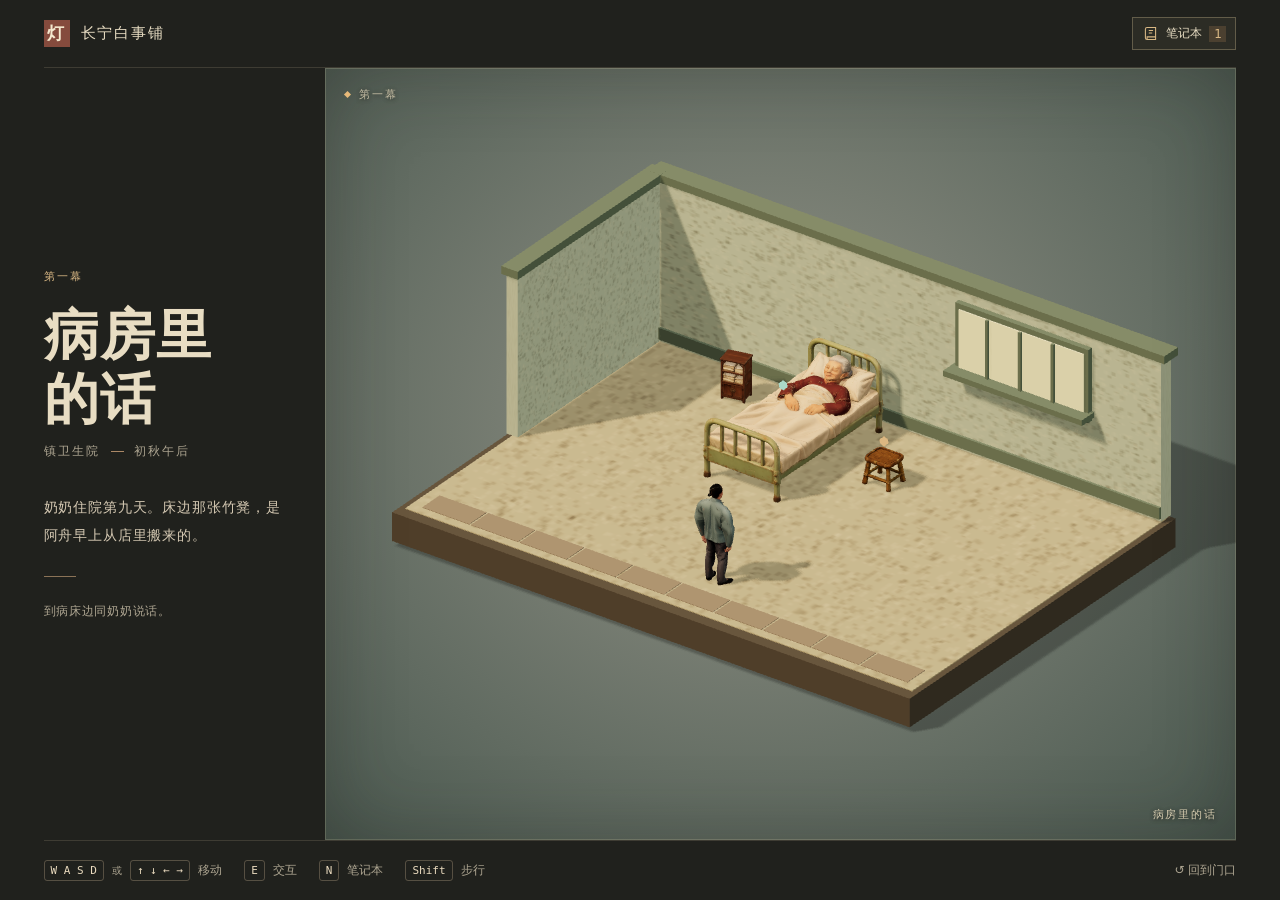
==== commit 2f1facab: "261119: Submit" ====
--- a/game/index.html
+++ b/game/index.html
@@ -4,7 +4,7 @@
   <meta charset="utf-8">
   <meta name="viewport" content="width=device-width, initial-scale=1">
   <meta name="theme-color" content="#21221e">
-  <title>守灯人</title>
+  <title>长宁白事铺</title>
   <link rel="icon" href="./lantern.svg" type="image/svg+xml">
   <link rel="stylesheet" href="./style.css">
   <script type="importmap">
@@ -15,7 +15,7 @@
 <body>
   <div class="shell">
     <header class="masthead">
-      <div class="wordmark"><span class="seal" aria-hidden="true">灯</span> 守灯人 <span class="translation">THE LANTERN KEEPER</span></div>
+      <div class="wordmark"><span class="seal" aria-hidden="true">灯</span> 长宁白事铺</div>
       <div class="masthead-actions">
         <button type="button" class="notebook-button" id="open-notebook" aria-haspopup="dialog" aria-keyshortcuts="N" title="打开笔记本 (N)">
           <svg viewBox="0 0 20 20" width="17" height="17" fill="none" stroke="currentColor" stroke-width="1.25" aria-hidden="true">
